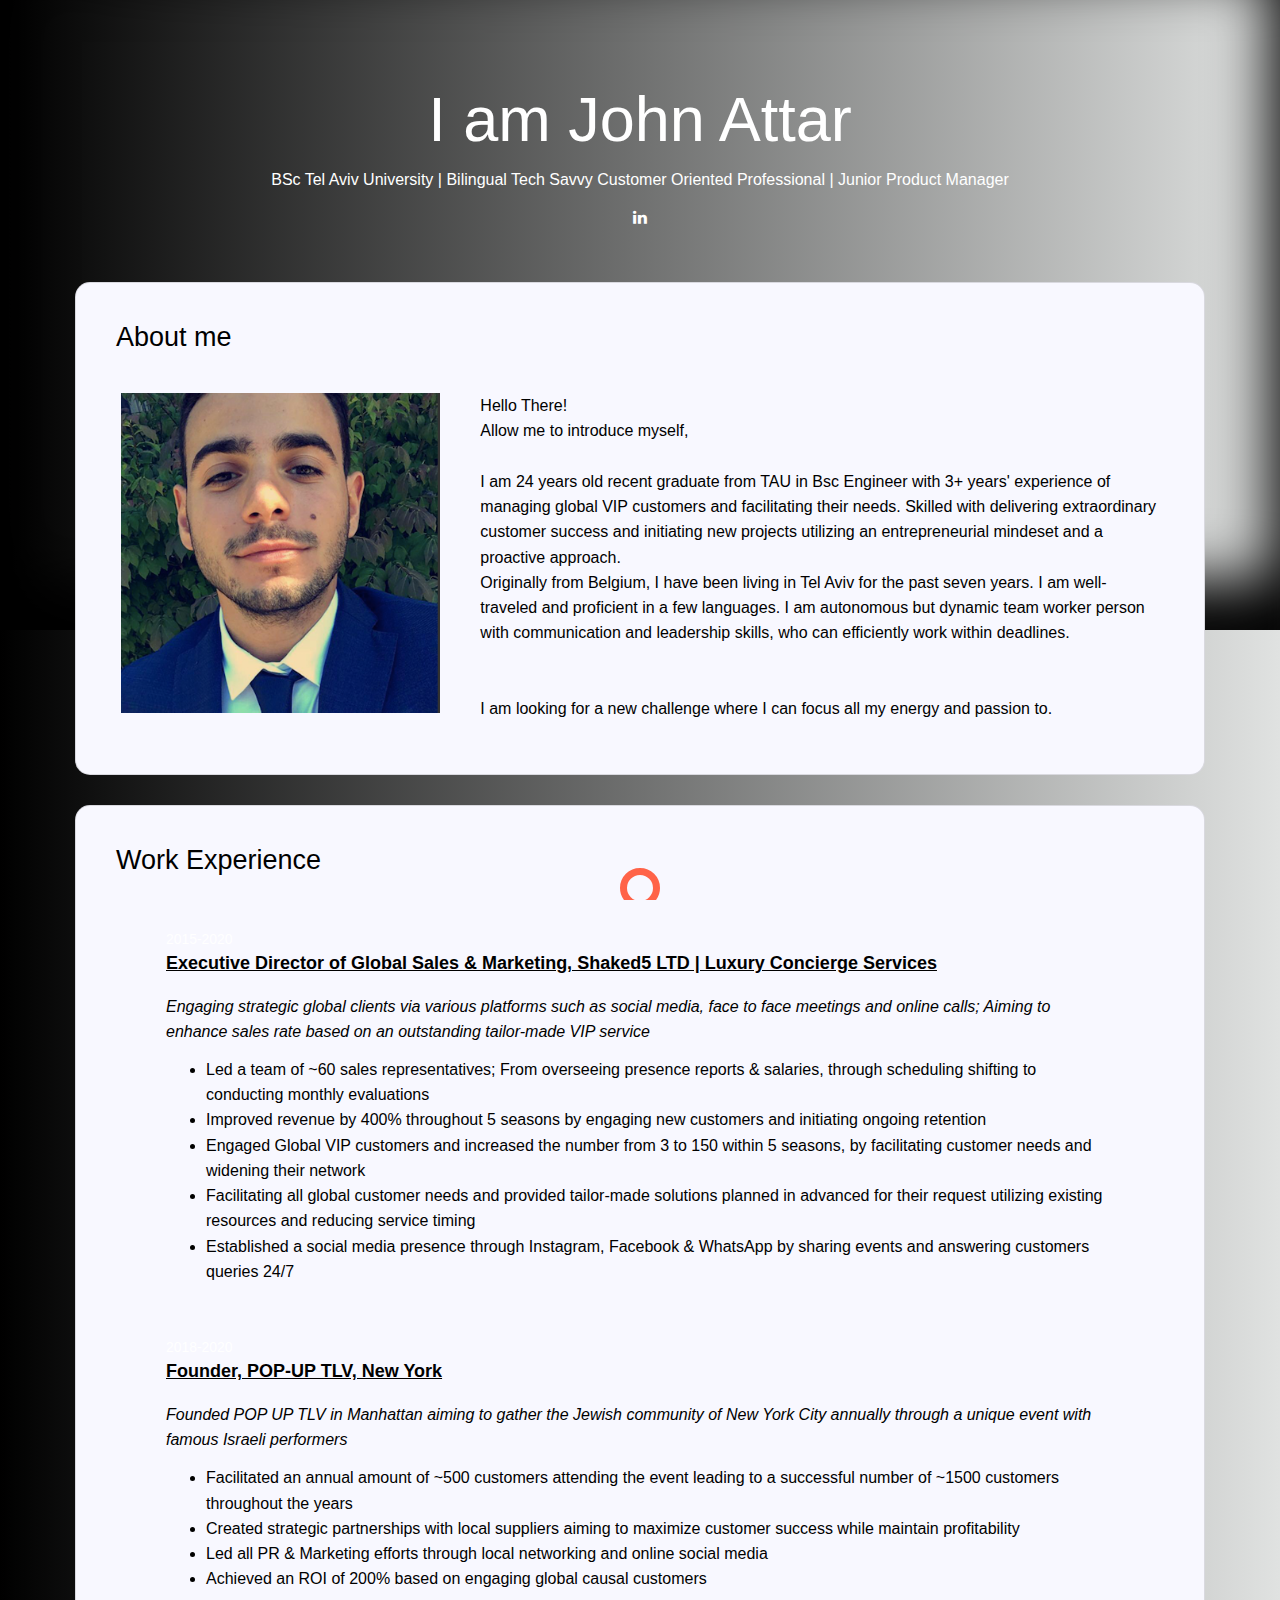
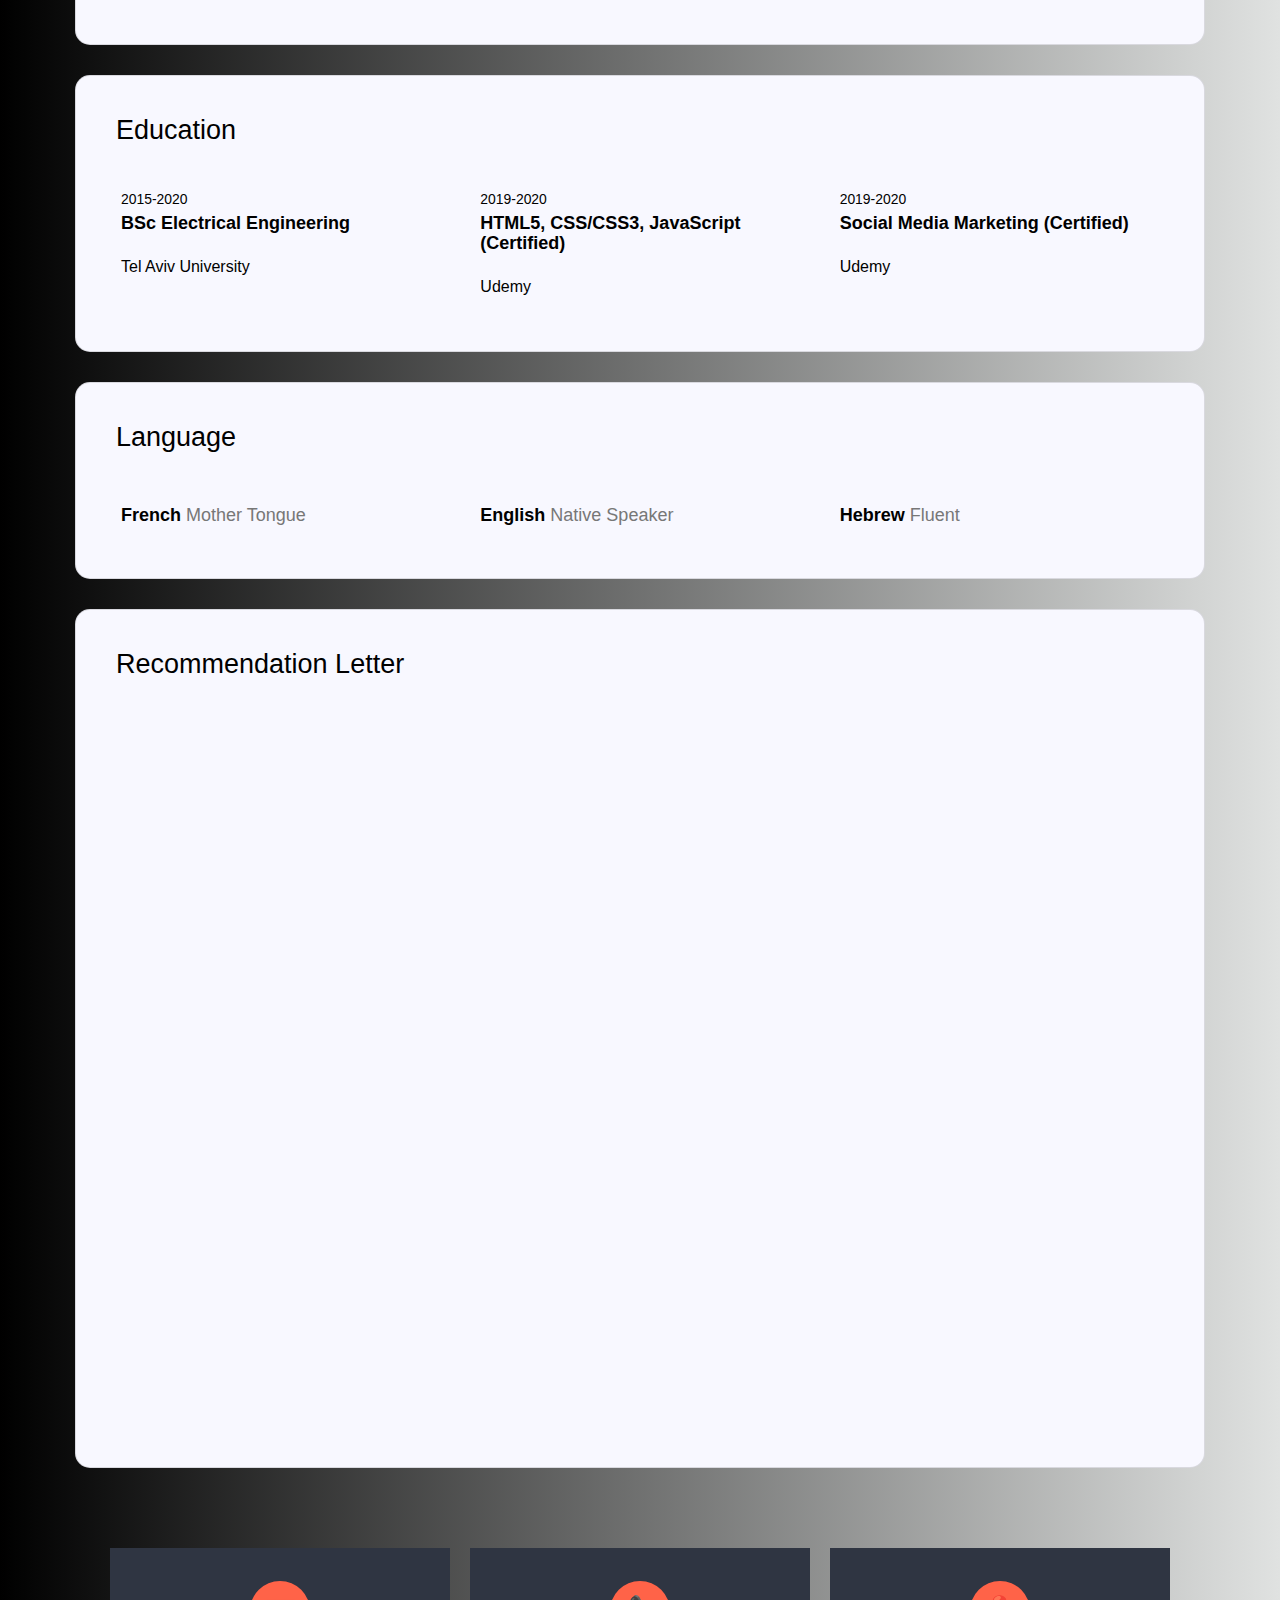
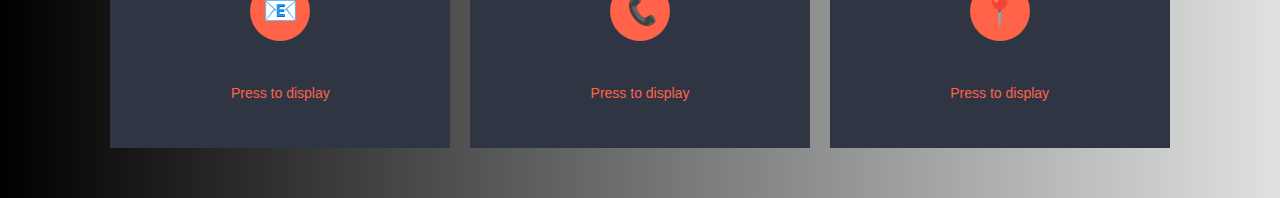
==== thisisme.html @ 94ab1efc "Add files via upload" ====
<!DOCTYPE html>
<html lang="en" dir="ltr">

<head>
  <meta charset="UTF-8">
  <meta content="IE=edge" http-equiv="X-UA-Compatible">
  <meta name="viewport" content="width=device-width">
  <meta content="description" name="description">
  <meta name="google" content="notranslate" />
  <meta content="Mashup templates have been developped by Orson.io team" name="author">
  <!-- Disable tap highlight on IE -->
  <meta name="msapplication-tap-highlight" content="no">
  

  <link rel="apple-touch-icon" sizes="180x180" href="./assets/apple-icon-180x180.png">
  <link href="./assets/favicon.ico" rel="icon">


  <title>JA - The New Way to Introduce Yourself</title>  

 <link href="thisisme_css.css" rel="stylesheet">
 <link
    rel="stylesheet"
    href="https://cdnjs.cloudflare.com/ajax/libs/animate.css/4.0.0/animate.min.css"
  />
</head>
<body>

<!-- Add your content of header -->
<div class="background-color-layer"></div>
<main class="content-wrapper">
  <header class="white-text-container section-container">
    <div class="text-center">
      <h1 class="animate__animated animate__slideInDown">I am John Attar</h1>
      <p>BSc Tel Aviv University | Bilingual Tech Savvy Customer Oriented Professional | Junior Product Manager</p>
      <p>
        <a class="fa-icon fa-icon-2x" href="https://www.linkedin.com/in/jonathanattar/" title="">
          <i class="fa fa-linkedin"></i>
        </a>
      </p>
    </div>
  </header>



<!-- Add your site or app content here -->
 <div class="container">
   <div class="row">
     <div class="col-xs-12">

        <div class="card">
          <div class="card-block">
            <h2 class="animate__animated animate__bounce">About me</h2>
            <div class="row">
              <div class="col-md-4">
                <p><img src="picture.jpeg" class="img-responsive" alt=""></p>
              </div>
              <div class="col-md-8">

              <p style="font-family: sans-serif; color: black">
                Hello There! <br>
                Allow me to introduce myself, <br>
                <br>
                I am 24 years old recent graduate from TAU in Bsc Engineer with 3+ years' experience of managing global VIP customers and facilitating their needs. Skilled with delivering extraordinary customer success and initiating new projects utilizing an entrepreneurial mindeset and a proactive approach. <br>
                Originally from Belgium, I have been living in Tel Aviv for the past seven years. I am well-traveled and proficient in a few languages. 
                I am autonomous but dynamic team worker person with communication and leadership skills, who can efficiently work within deadlines.<br><br><br>

                I am looking for a new challenge where I can focus all my energy and passion to.
              </p>
              

              </div>
            </div>
          </div>
        </div>
        
        <div class="card">
          <div class="card-block">
            <h2 class="animate__animated animate__bounce">Work Experience</h2>
            <div class="work-experience">
              <small class="date">2015-2020</small>
              <h3 class="h5 date-title"><u>Executive Director of Global Sales & Marketing, Shaked5 LTD | Luxury Concierge Services</u></h3>
              

              <p style="color: black"><em>Engaging strategic global clients via various platforms such as social media, face to face meetings and online calls; Aiming to enhance sales rate based on an outstanding tailor-made VIP service</em></p>
              <ul>
                <li style="color: black"><strong>Led a team of ~60 sales representatives;</strong> From overseeing presence reports & salaries, through scheduling shifting to conducting monthly evaluations</li>
                <li style="color: black"><strong>Improved revenue by 400% throughout 5 seasons</strong> by engaging new customers and initiating ongoing retention</li>
                <li style="color: black"><strong>Engaged Global VIP customers</strong> and increased the number from 3 to 150 within 5 seasons, by facilitating customer needs and widening their network</li>
                <li style="color: black"><strong>Facilitating all global customer needs</strong> and provided tailor-made solutions planned in advanced for their request utilizing existing resources and reducing service timing</li>
                <li style="color: black"><strong>Established a social media presence</strong> through Instagram, Facebook & WhatsApp by sharing events and answering customers queries 24/7</li>
              </ul>
            </div>

            <div class="work-experience">
              <small class="date">2018-2020</small>
              <h3 class="h5 date-title"><u>Founder, POP-UP TLV, New York</u></h3>
              
              <p style="color: black"><em>Founded POP UP TLV in Manhattan aiming to gather the Jewish community of New York City annually through a unique event with famous Israeli performers</em></p>
              <ul>
                <li style="color: black"><strong>Facilitated an annual amount of ~500 customers</strong> attending the event leading to a successful number of ~1500 customers throughout the years</li>
                <li style="color: black"><strong>Created strategic partnerships with local suppliers</strong> aiming to maximize customer success while maintain profitability</li>
                <li style="color: black"><strong>Led all PR & Marketing efforts</strong> through local networking and online social media</li>
                <li style="color: black"><strong>Achieved an ROI of 200%</strong> based on engaging global causal customers</li>

              </ul>
            </div>
          </div>
        </div>
        

        <div class="card">
          <div class="card-block">
            <h2 class="animate__animated animate__bounce">Education</h2>
            <div class="row">
              <div class="col-md-4">
                <div class="education-experience">
                  <small class="date" style="color: black">2015-2020</small>
                  <h3 class="h5 date-title">BSc Electrical Engineering</h3>
                  <p style="color: black">Tel Aviv University</p>
                </div>
                
              </div>
              <div class="col-md-4">
                <div class="education-experience">
                  <small class="date" style="color: black">2019-2020</small>
                  <h3 class="h5 date-title"> HTML5, CSS/CSS3, JavaScript (Certified)</h3>
                  <p style="color: black">Udemy</p>
                </div>
              </div>
              <div class="col-md-4">
                <div class="education-experience">
                  <small class="date" style="color: black">2019-2020</small>
                  <h3 class="h5 date-title">Social Media Marketing (Certified)</h3>
                  <p style="color: black">Udemy</p>
                </div>
              </div>
            </div>
          </div>
        </div>
        
        <div class="card">
          <div class="card-block">
            <h2 class="animate__animated animate__bounce">Language</h2>
            <div class="row">
              <div class="col-md-4">
                <div class="language-experience">
                  <h3 class="h5">French <small>Mother Tongue</small></h3>
                </div>
              </div>
              <div class="col-md-4">
                <div class="language-experience">
                  <h3 class="h5">English <small>Native Speaker</small></h3>
                </div>
              </div>
              <div class="col-md-4">
                <div class="language-experience">
                  <h3 class="h5">Hebrew <small>Fluent</small></h3>
                </div>
              </div>
            </div>
          </div>
        </div>

        <!-- <div class="card">
          <div class="card-block">
            <h2 class="animate__animated animate__bounce">Project<br><small>End of Degree Final Project</small></h2>
            <div style="text-align: center"><embed src="Final Project TAUi.pdf" type="application/pdf" style="width: 100%; height: 700px; border:none;"/></div>
            
          </div>
        </div> -->
        
        <div class="card">
          <div class="card-block">
            <h2 class="animate__animated animate__bounce">Recommendation Letter</h2>
            <div class="row">
              <div style="text-align: center;"><iframe src="recletter.pdf" title="TAUi BSc program's coordinator Recommendation Letter" style="width: 100%; height: 700px; border:none;"></iframe></div>
            </div>
          </div>
        </div>

        <div class="contact-info">
          <div class="card2">
            <strong class ="card2-icon">&#128231</strong>
            <p><a href="mailto:jonattar@gmail.com" style="color: white">jonattar@gmail.com</a></p>
            <h6 style="color: #ff6348">Press to display</h6>
          </div>

          <div class="card2">
            <i class="card2-icon">&#128222</i>
            <p><a href="tel:+972585151723" style="color: white">+972-585-151723</a></p>
            <h6 style="color: #ff6348">Press to display</h6>
          </div>

           <div class="card2">
            <strong class="card2-icon">&#128205</strong>
            <p><a href="https://www.google.com/maps/place/Tel+Aviv-Yafo/@32.0879121,34.7270337,12z/data=!3m1!4b1!4m5!3m4!1s0x151d4ca6193b7c1f:0xc1fb72a2c0963f90!8m2!3d32.0852999!4d34.7817676" style="color: white">Tel Aviv, Israel</a></p>
            <h6 style="color: #ff6348">Press to display</h6>
          </div>
        </div>
       
     </div>
   </div>
 </div>
</main>


<div class="footer">
  <div id="button"></div>
<div id="container">
<div id="cont">
<div class="footer_center">
     <h3>Thank you for your time!</h3>
</div>
</div>
</div>
</div>

<script>
  document.addEventListener("DOMContentLoaded", function (event) {
     scrollRevelation('.card');
  });
</script>
<!-- Google Analytics: change UA-XXXXX-X to be your site's ID 

<script>
  (function (i, s, o, g, r, a, m) {
    i['GoogleAnalyticsObject'] = r; i[r] = i[r] || function () {
      (i[r].q = i[r].q || []).push(arguments)
    }, i[r].l = 1 * new Date(); a = s.createElement(o),
      m = s.getElementsByTagName(o)[0]; a.async = 1; a.src = g; m.parentNode.insertBefore(a, m)
  })(window, document, 'script', '//www.google-analytics.com/analytics.js', 'ga');
  ga('create', 'UA-XXXXX-X', 'auto');
  ga('send', 'pageview');
</script>-->

<script type="text/javascript" src="./main.bc58148c.js"></script>
</body>
</html>
---- thisisme_css.css ----
@import url(https://fonts.googleapis.com/css?family=Lato:400, 700|Oswald);
@import url(https://maxcdn.bootstrapcdn.com/font-awesome/4.7.0/css/font-awesome.min.css); /*!
 * Bootstrap v3.3.7 (http://getbootstrap.com)
 * Copyright 2011-2016 Twitter, Inc.
 * Licensed under MIT (https://github.com/twbs/bootstrap/blob/master/LICENSE)
 */
/*! normalize.css v3.0.3 | MIT License | github.com/necolas/normalize.css */
html {
    font-family: sans-serif;
    -ms-text-size-adjust: 100%;
    -webkit-text-size-adjust: 100%;
}
body {
    margin: 0;

}

/*! Source: https://github.com/h5bp/html5-boilerplate/blob/master/src/css/main.css */
*,
:after,
:before {
    -webkit-box-sizing: border-box;
    -moz-box-sizing: border-box;
    box-sizing: border-box;
}
html {
    font-size: 10px;
    -webkit-tap-highlight-color: transparent;
}
body {
    font-family: Lato, Helvetica, Arial, sans-serif;
    font-size: 16px;
    line-height: 1.58;
    color: #555;
    background-color: #fff;
}

.img-responsive {
    display: block;
    max-width: 100%;
    height: auto;
}

.h1,
.h2,
.h3,
.h4,
.h5,
.h6,
h1,
h2,
h3,
h4,
h5,
h6 {
    font-family: 'Montserrat', Helvetica, Arial, sans-serif;
    font-weight: 400;
    line-height: 1.1;
    color: #000;
}
.h1 .small,
.h1 small,
.h2 .small,
.h2 small,
.h3 .small,
.h3 small,
.h4 .small,
.h4 small,
.h5 .small,
.h5 small,
.h6 .small,
.h6 small,
h1 .small,
h1 small,
h2 .small,
h2 small,
h3 .small,
h3 small,
h4 .small,
h4 small,
h5 .small,
h5 small,
h6 .small,
h6 small {
    font-weight: 400;
    line-height: 1;
    color: #777;
}
.h1,
.h2,
.h3,
h1,
h2,
h3 {
    margin-top: 25px;
    margin-bottom: 12.5px;
}
.h1 .small,
.h1 small,
.h2 .small,
.h2 small,
.h3 .small,
.h3 small,
h1 .small,
h1 small,
h2 .small,
h2 small,
h3 .small,
h3 small {
    font-size: 65%;
}
.h4,
.h5,
.h6,
h4,
h5,
h6 {
    margin-top: 12.5px;
    margin-bottom: 12.5px;
}
.h4 .small,
.h4 small,
.h5 .small,
.h5 small,
.h6 .small,
.h6 small,
h4 .small,
h4 small,
h5 .small,
h5 small,
h6 .small,
h6 small {
    font-size: 75%;
}
.h1,
h1 {
    font-size: 63px;
}
.h2,
h2 {
    font-size: 27px;
}
.h3,
.h4,
h3,
h4 {
    font-size: 20px;
}
.h5,
h5 {
    font-size: 18px;
}
.h6,
h6 {
    font-size: 14px;
}
p {
    margin: 0 0 12.5px;
}

@media only screen and (max-width: 600px){
    header{
        text-align: center;
    }
   

}

@media (min-width: 768px) {
    .lead {
        font-size: 24px;
    }
}
.small,
small {
    font-size: 87%;
}

.text-center {
    text-align: center;
}

ol,
ul {
    margin-top: 0;
    margin-bottom: 12.5px;
}
ol ol,
ol ul,
ul ol,
ul ul {
    margin-bottom: 0;
}


.container {
    margin-right: auto;
    margin-left: auto;
    padding-left: 15px;
    padding-right: 15px;
}
.container:after,
.container:before {
    content: " ";
    display: table;
}
.container:after {
    clear: both;
}


@media (min-width: 768px) {
    .container {
        width: 750px;
    }
    .text-center{
        text-align: block;
        
    }
}

@media (min-width: 992px) {
    .container {
        width: 970px;
    }
    .text-center{
        text-align: center;
        
    }
}
@media (min-width: 1200px) {
    .container {
        width: 1170px;
    }
    .text-center{
        text-align: center;
    }
}
/*row and colums styles in case changing anything*/
.row {
    margin-left: -15px;
    margin-right: -15px;
}
.row:after,
.row:before {
    content: " ";
    display: table;
}
.row:after {
    clear: both;
}

.col-md-4,

.col-md-8,

.col-xs-12 {
    position: relative;
    min-height: 1px;
    padding-left: 20px;
    padding-right: 20px;
}

.col-xs-12 {
    float: left;
}

.col-xs-12 {
    width: 100%;
}

@media (min-width: 992px) {
    .col-md-4,
    .col-md-8{
        float: left;
    }
    .col-md-4 {
        width: 33.33333%;
    }
    .col-md-8 {
        width: 66.66667%;
    }
    
    .col-md-pull-4 {
        right: 33.33333%;
    }
    .col-md-pull-8 {
        right: 66.66667%;
    }
    .col-md-push-4 {
        left: 33.33333%;
    }
    .col-md-push-8 {
        left: 66.66667%;
    }
    .col-md-offset-4 {
        margin-left: 33.33333%;
    }
    .col-md-offset-8 {
        margin-left: 66.66667%;
    }
}

/**/
body {
    background-image: -webkit-linear-gradient(top, blue, white);
    background-image: -o-linear-gradient(top, blue 0, white 100%);
    background-image: linear-gradient(90deg, black 0, #e0e2e1 );
    /*background-image: -webkit-linear-gradient(top, #ff0060, #ff6975);
    background-image: -o-linear-gradient(top, #ff0060 0, #ff6975 100%);
    background-image: linear-gradient(180deg, #ff0060 0, #ff6975);*/
    background-repeat: repeat-x;
    filter: progid:DXImageTransform.Microsoft.gradient(startColorstr="#FFFF0060",endColorstr="#FFFF6975",GradientType=0);
}
/*body.white {
    background-color: #fff;
    background-image: none;
}*/
.white-text-container .fa-icon,
.white-text-container a,
.white-text-container h1,
.white-text-container h2,
.white-text-container h3,
.white-text-container h4,
.white-text-container h5,
.white-text-container p {
    color: #fff;

}
.content-wrapper {
    position: relative;
    z-index: 1;
}
.section-container {
    padding: 60px 0px 40px;
}
.work-experience {
    margin: 50px;

}
.work-experience:last-of-type {
    margin-bottom: 0;
}
.footer-container {
    padding: 20px 0 30px;
}
.background-color-layer {
    background-size: cover;
    opacity: 0.;
    background-repeat: no-repeat;
    position: absolute;
    z-index: -1;
    top: 0;
    width: 100%;
    left: 0;
    right: 0;
    bottom: 30%;
    box-shadow: inset 0 -40px 60px 10px black;
}
.card {
    border-radius: 1.5rem;
    background-color:   #F8F8FF;
    border: 1px solid rgba(0, 0, 0, 0.125);
    margin-bottom: 3rem;
}
.card .h2,
.card h2 {
    margin-top: 0;
    margin-bottom: 40px;
}
.card .card-block {
    padding: 4rem;
}

.h5,
h5 {
    font-family: Lato, Helvetica, Arial, sans-serif;
    font-weight: 700;
}
.h5.date-title,
h5.date-title {
    margin-top: 3px;
    margin-bottom: 20px;
}
.h5 a,
h5 a {
    color: #000;
}
.h5 a:hover,
h5 a:hover {
    color: #ff0060;
    text-decoration: none;
}
.h5 small,
h5 small {
    font-size: 1em;
}

.contact-info{
    display: flex;
    width: 100%;
    max-width: 1200px;
    align-items: center;
    justify-content: center;
    padding: 0 20px;
    
}

.card2{
  background: #2f3542;
  padding: 0px 20px;
  margin: 50px 10px;
  width: calc(33% - 20px);
  height: 200px;
  display: flex;
  flex-direction: column;
  justify-content: center;
  align-items: center;
  color: #fff;
  cursor: pointer;
}

.card2-icon{
  font-size: 28px;
  background: #ff6348;
  width: 60px;
  height: 60px;
  text-align: center;
  line-height: 60px !important;
  border-radius: 50%;
  transition: 0.3s linear;
}

.card2:hover .card2-icon{
  background: none;
  color: #ff6348;
  transform: scale(1.6);
}

.card2 p{
  margin-top: 20px;
  font-weight: 300;
  letter-spacing: 2px;
  max-height: 0;
  opacity: 0;
  transition: 0.3s linear;
}

.card2:hover p{
  max-height: 40px;
  opacity: 1;
}

@media screen and (max-width:800px) {
  .contact-info{
    flex-direction: column;
  }
  .card2{
    width: 100%;
    max-width: 300px;
    margin: 10px 0;
  }
}

@import url(https://fonts.googleapis.com/css?family=Source+Sans+Pro:300,400);
body{
  font-family: 'Source Sans Pro', sans-serif;
  font-weight:300;
  background-color:white;
  color:#FFF;
}
section{
  text-align:center;
}
.footer #button{
    width:40px;
    height:40px;
    border: #ff6348 7px solid;
    border-radius:100px;
    margin:0 auto;
    position:relative;
    -webkit-transition: all 1s ease;
    -moz-transition: all 1s ease;
    -o-transition: all 1s ease;
    -ms-transition: all 1s ease;
    transition: all 1s ease;
}
.footer #button:hover{
    width:35px;
    height:35px;
    border: #3A3A3A 12px solid;
    -webkit-transition: all 1s ease;
    -moz-transition: all 1s ease;
    -o-transition: all 1s ease;
    -ms-transition: all 1s ease;
    transition: all 1s ease;
    position:relative;
}
.footer {
    bottom:0;
    left:0;
    position:fixed;
    width: 100%;
    height: 2em;
    overflow:hidden;
    margin:0 auto;
    -webkit-transition: all 1s ease;
    -moz-transition: all 1s ease;
    -o-transition: all 1s ease;
    -ms-transition: all 1s ease;
    transition: all 1s ease;
    z-index:999;
}
.footer:hover {
    -webkit-transition: all 1s ease;
    -moz-transition: all 1s ease;
    -o-transition: all 1s ease;
    -ms-transition: all 1s ease;
    transition: all 1s ease;
    height: 10em;
}
.footer #container{
    margin-top:5px;
    width:100%;
    height:100%;
    position:relative;
    top:0;
    left:0;
    background: #BEBEBE;
}
.footer #cont{
    position:relative;
    top:-45px;
    right:190px;
    width:150px;
    height:auto;
    margin:0 auto;
}
.footer_center{
    width:500px;
    float:left;
  text-align:center;
}
.footer h3{
    font-family: 'Helvetica';
    font-size: 30px;
    font-weight: 100;
    margin-top:70px;
    margin-left:40px;
}



/*# sourceMappingURL=main.bc58148c.map*/
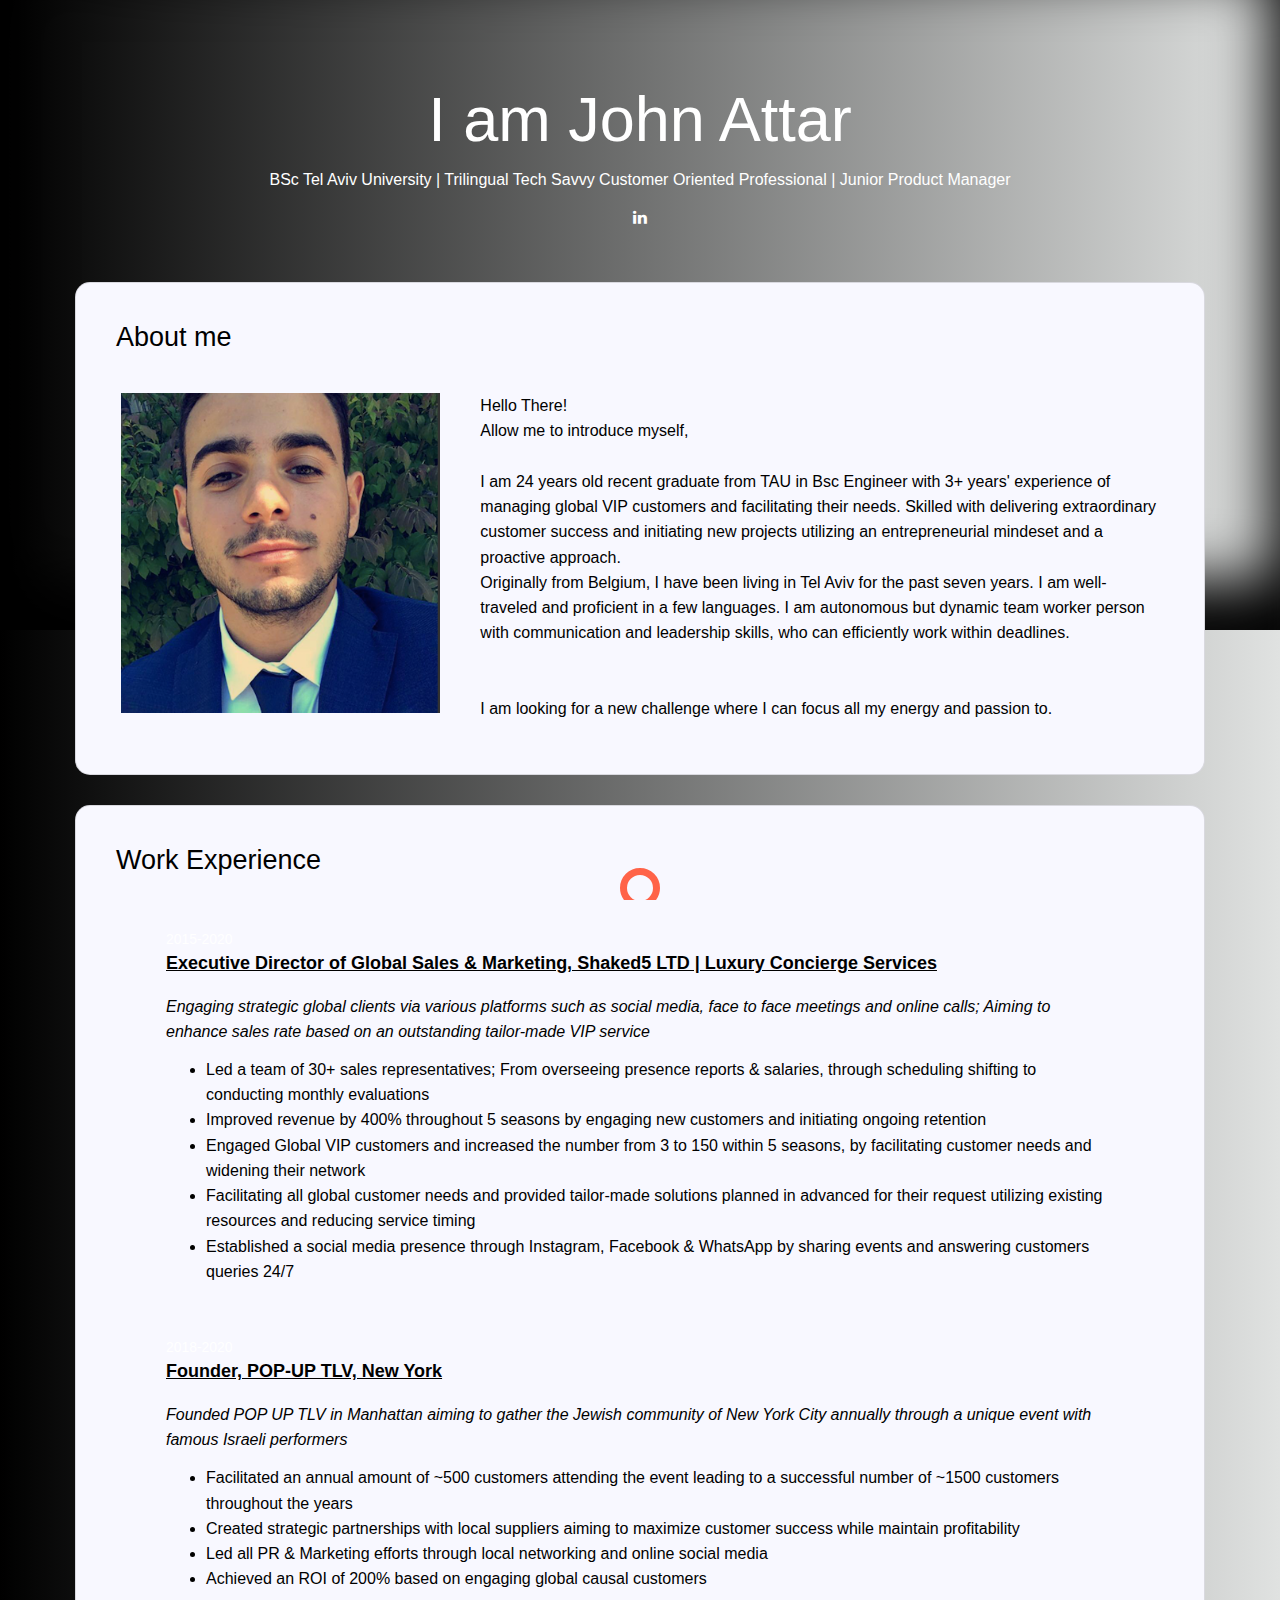
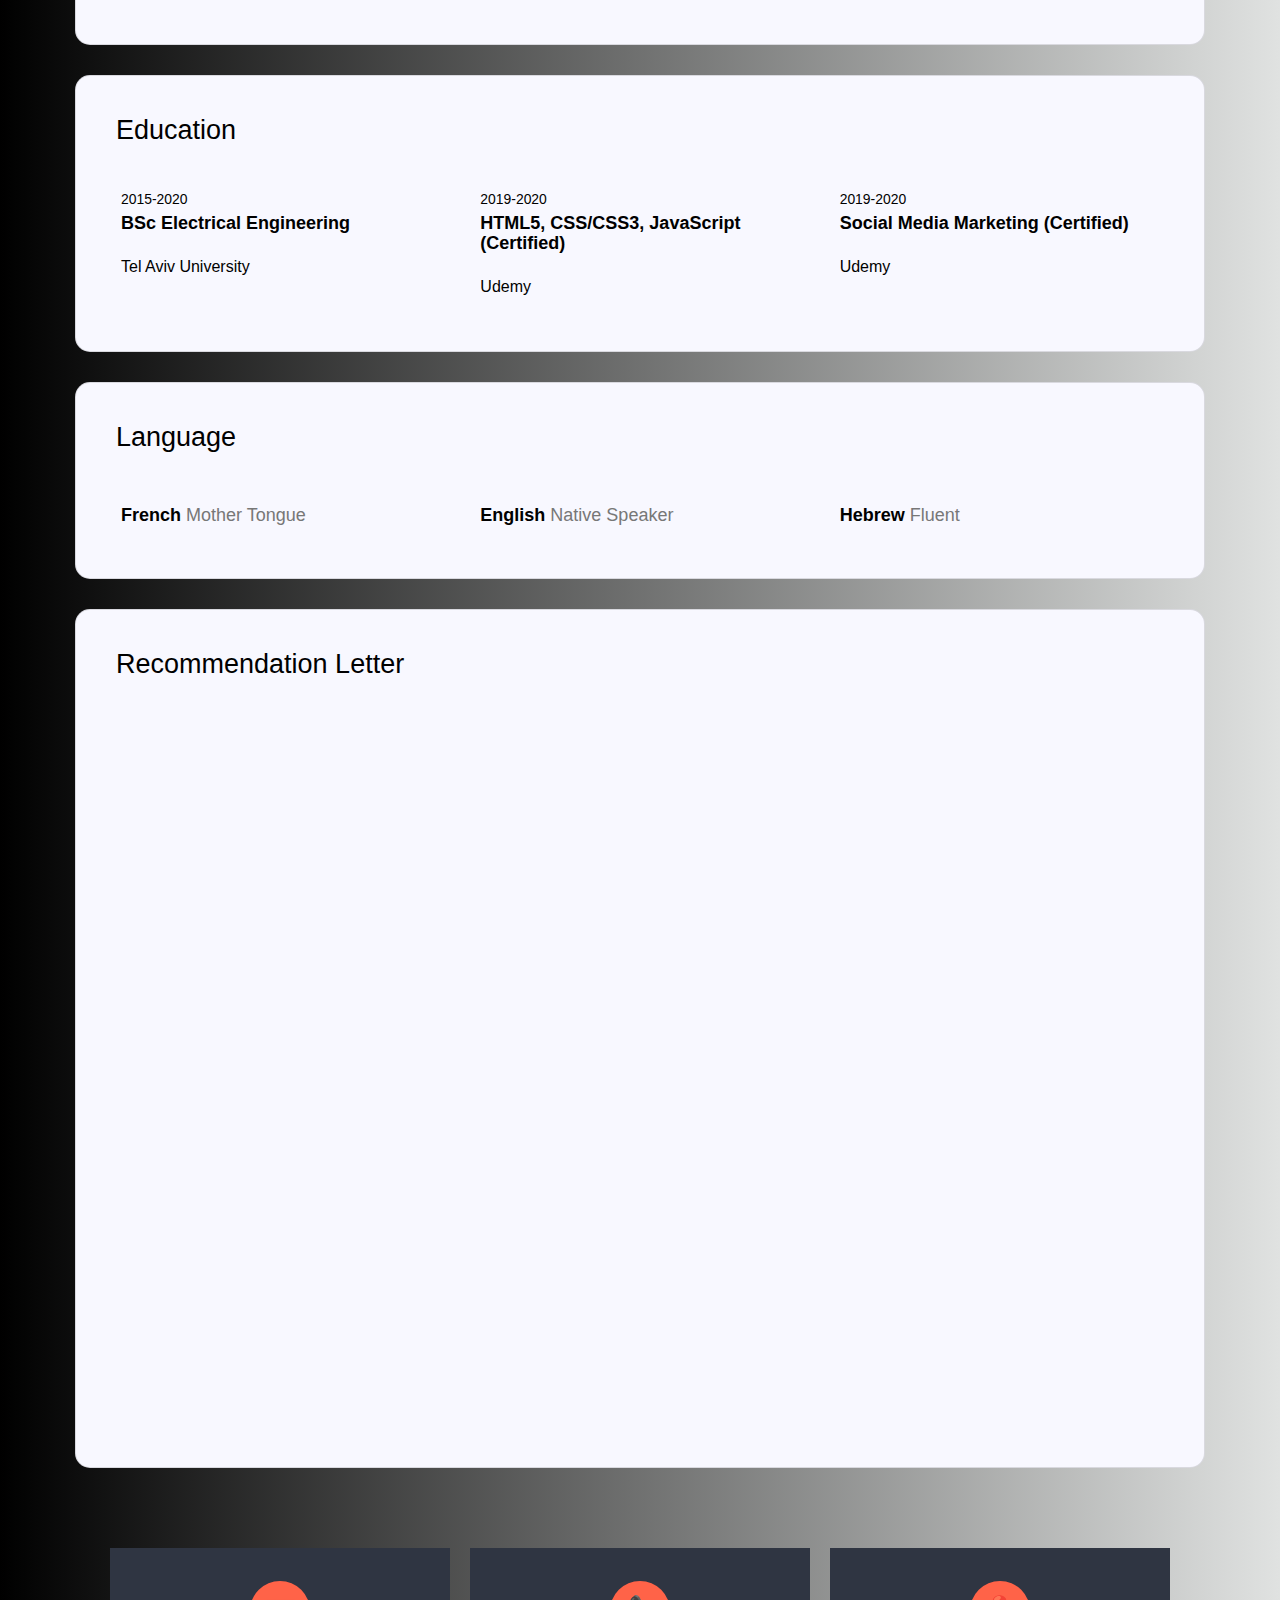
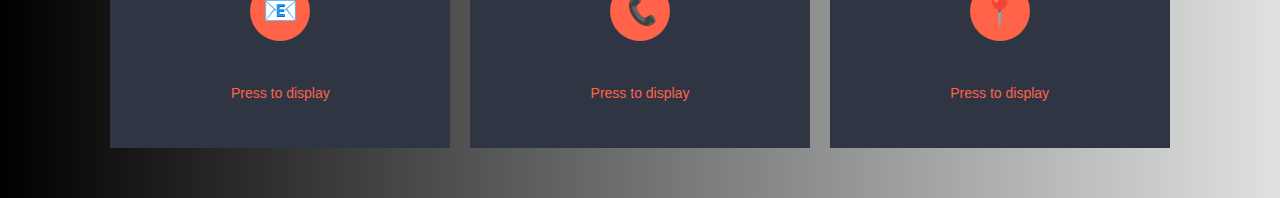
==== commit 391651ed: "Update thisisme.html" ====
--- a/thisisme.html
+++ b/thisisme.html
@@ -32,7 +32,7 @@
   <header class="white-text-container section-container">
     <div class="text-center">
       <h1 class="animate__animated animate__slideInDown">I am John Attar</h1>
-      <p>BSc Tel Aviv University | Bilingual Tech Savvy Customer Oriented Professional | Junior Product Manager</p>
+      <p>BSc Tel Aviv University | Trilingual Tech Savvy Customer Oriented Professional | Junior Product Manager</p>
       <p>
         <a class="fa-icon fa-icon-2x" href="https://www.linkedin.com/in/jonathanattar/" title="">
           <i class="fa fa-linkedin"></i>
@@ -84,7 +84,7 @@
 
               <p style="color: black"><em>Engaging strategic global clients via various platforms such as social media, face to face meetings and online calls; Aiming to enhance sales rate based on an outstanding tailor-made VIP service</em></p>
               <ul>
-                <li style="color: black"><strong>Led a team of ~60 sales representatives;</strong> From overseeing presence reports & salaries, through scheduling shifting to conducting monthly evaluations</li>
+                <li style="color: black"><strong>Led a team of 30+ sales representatives;</strong> From overseeing presence reports & salaries, through scheduling shifting to conducting monthly evaluations</li>
                 <li style="color: black"><strong>Improved revenue by 400% throughout 5 seasons</strong> by engaging new customers and initiating ongoing retention</li>
                 <li style="color: black"><strong>Engaged Global VIP customers</strong> and increased the number from 3 to 150 within 5 seasons, by facilitating customer needs and widening their network</li>
                 <li style="color: black"><strong>Facilitating all global customer needs</strong> and provided tailor-made solutions planned in advanced for their request utilizing existing resources and reducing service timing</li>
@@ -236,4 +236,4 @@
 
 <script type="text/javascript" src="./main.bc58148c.js"></script>
 </body>
-</html>+</html>
